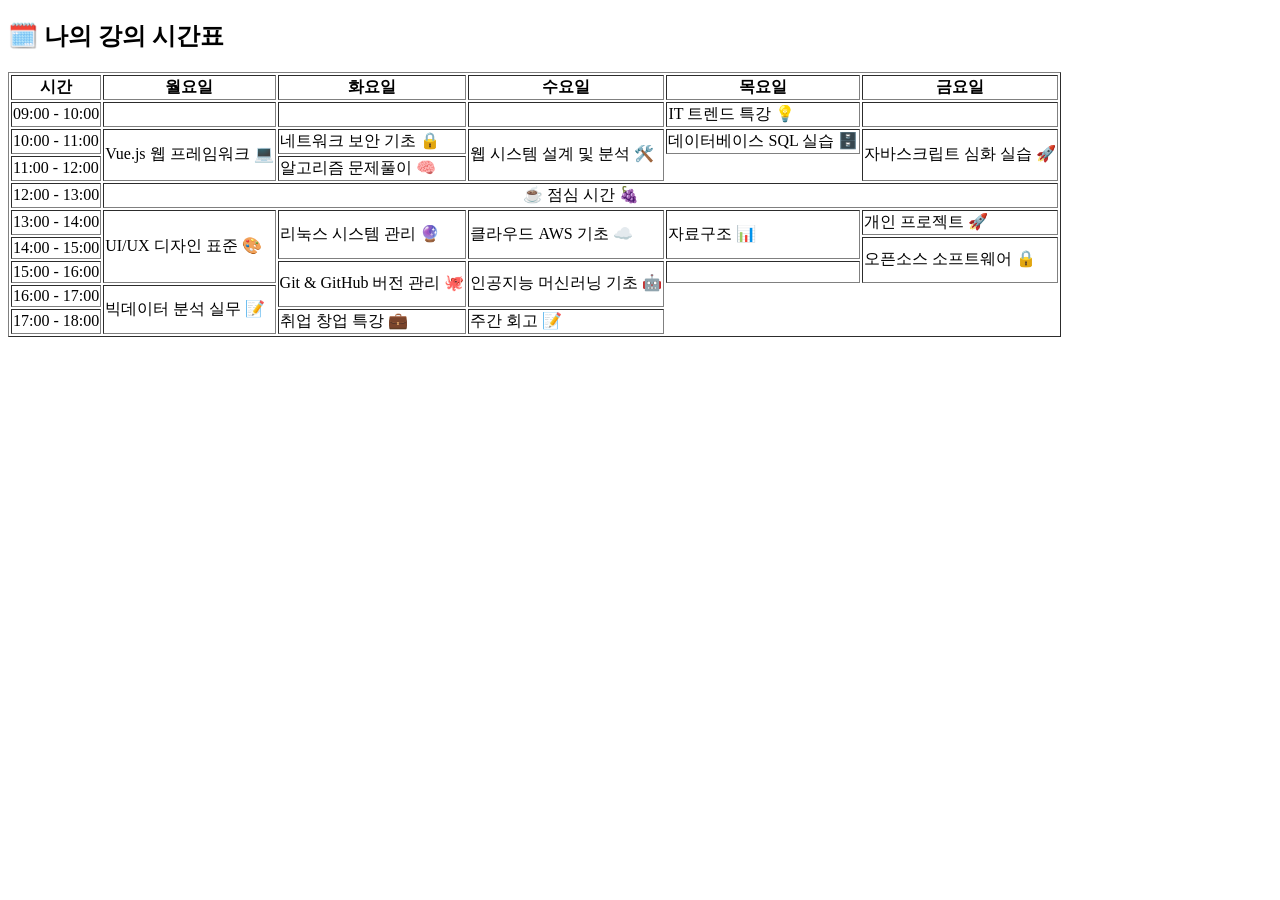
==== html/myClass.html @ 342082a9 "html 실습 완료" ====
<!DOCTYPE html>
<html lang="ko">

<head>
    <meta charset="UTF-8">
    <title>나의 강의 일정</title>
</head>

<body>
    <h2>🗓️ 나의 강의 시간표</h2>
    <table border="1px">
        <thead>
            <tr>
                <th>시간</th>
                <th>월요일</th>
                <th>화요일</th>
                <th>수요일</th>
                <th>목요일</th>
                <th>금요일</th>
            </tr>
        </thead>
        <tbody>
            <tr>
                <td>09:00 - 10:00</td>
                <td></td>
                <td></td>
                <td></td>
                <td>IT 트렌드 특강 💡</td>
                <td></td>
            </tr>

            <tr>
                <td>10:00 - 11:00</td>
                <td rowspan="2">Vue.js 웹 프레임워크 💻</td>
                <td>네트워크 보안 기초 🔒</td>
                <td rowspan="2">웹 시스템 설계 및 분석 🛠️</td>
                <td>데이터베이스 SQL 실습 🗄️</td>
                <td rowspan="2">자바스크립트 심화 실습 🚀</td>
            </tr>

            <tr>
                <td>11:00 - 12:00</td>
                <td>알고리즘 문제풀이 🧠</td>
            </tr>

            <tr>
                <td>12:00 - 13:00</td>
                <td colspan="5" align="center">☕ 점심 시간 🍇</td>
            </tr>

            <tr>
                <td>13:00 - 14:00</td>
                <td rowspan="3">UI/UX 디자인 표준 🎨</td>
                <td rowspan="2">리눅스 시스템 관리 🔮</td>
                <td rowspan="2">클라우드 AWS 기초 ☁️</td>
                <td rowspan="2">자료구조 📊</td>
                <td>개인 프로젝트 🚀</td>
            </tr>

            <tr>
                <td>14:00 - 15:00</td>
                <td rowspan="2">오픈소스 소프트웨어 🔒</td>
            </tr>

            <tr>
                <td>15:00 - 16:00</td>
                <td rowspan="2">Git & GitHub 버전 관리 🐙</td>
                <td rowspan="2">인공지능 머신러닝 기초 🤖</td>
                <td></td>
            </tr>

            <tr>
                <td>16:00 - 17:00</td>
                <td rowspan="2">빅데이터 분석 실무 📝</td>
            </tr>

            <tr>
                <td>17:00 - 18:00</td>
                <td>취업 창업 특강 💼</td>
                <td>주간 회고 📝</td>
            </tr>
        </tbody>
    </table>
</body>

</html>
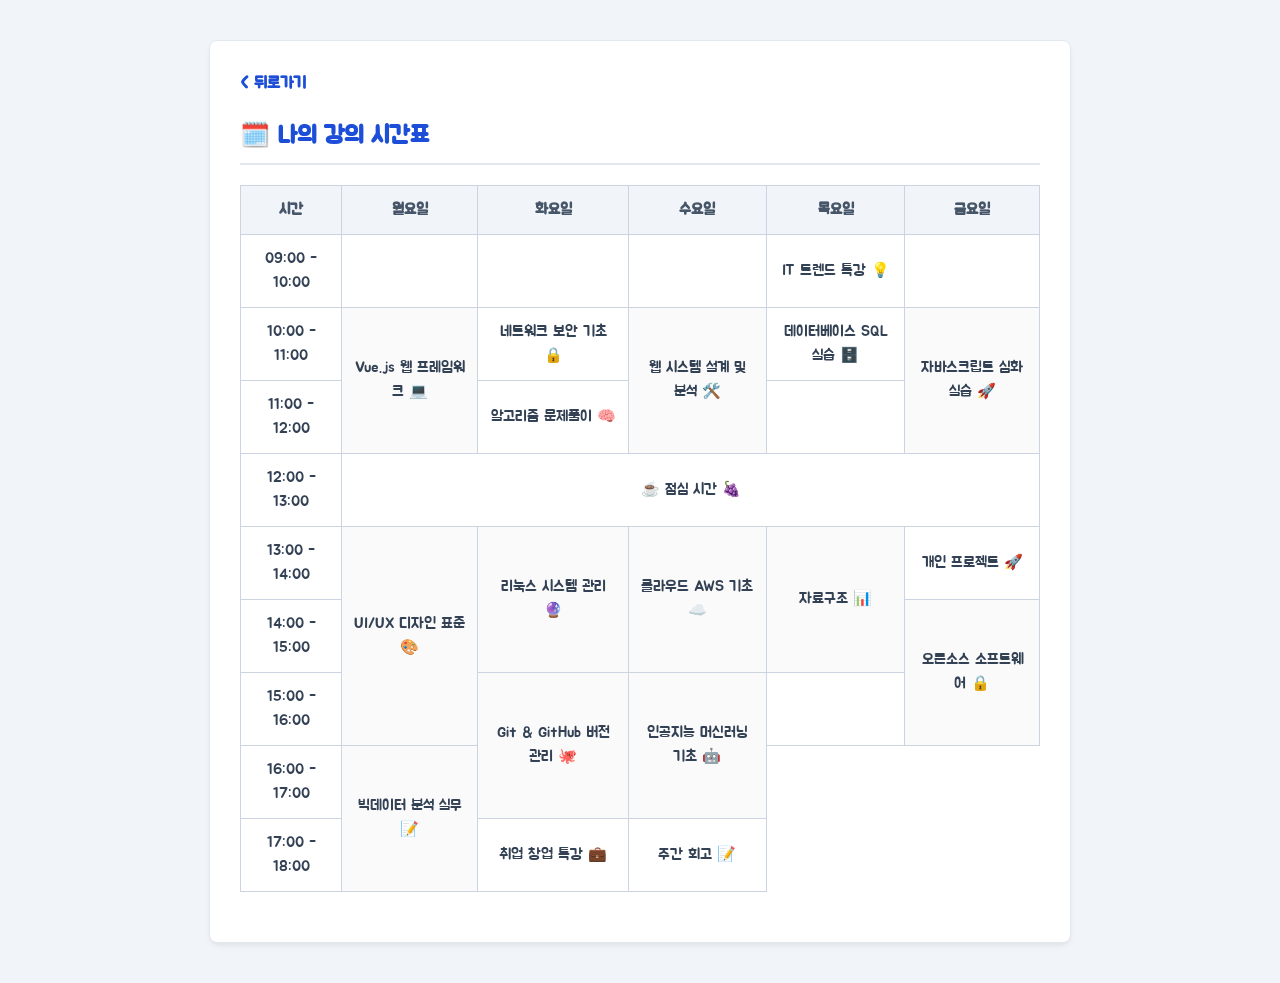
==== commit 00c5afc8: "css 실습 추가" ====
--- a/html/myClass.html
+++ b/html/myClass.html
@@ -4,83 +4,88 @@
 <head>
     <meta charset="UTF-8">
     <title>나의 강의 일정</title>
+    <link rel="stylesheet" href="../css/style.css">
 </head>
 
 <body>
-    <h2>🗓️ 나의 강의 시간표</h2>
-    <table border="1px">
-        <thead>
-            <tr>
-                <th>시간</th>
-                <th>월요일</th>
-                <th>화요일</th>
-                <th>수요일</th>
-                <th>목요일</th>
-                <th>금요일</th>
-            </tr>
-        </thead>
-        <tbody>
-            <tr>
-                <td>09:00 - 10:00</td>
-                <td></td>
-                <td></td>
-                <td></td>
-                <td>IT 트렌드 특강 💡</td>
-                <td></td>
-            </tr>
+    <div class="container">
+        <a href="index.html" class="backBtn">< 뒤로가기</a>
 
-            <tr>
-                <td>10:00 - 11:00</td>
-                <td rowspan="2">Vue.js 웹 프레임워크 💻</td>
-                <td>네트워크 보안 기초 🔒</td>
-                <td rowspan="2">웹 시스템 설계 및 분석 🛠️</td>
-                <td>데이터베이스 SQL 실습 🗄️</td>
-                <td rowspan="2">자바스크립트 심화 실습 🚀</td>
-            </tr>
+        <h2>🗓️ 나의 강의 시간표</h2>
+        <table>
+            <thead>
+                <tr>
+                    <th>시간</th>
+                    <th>월요일</th>
+                    <th>화요일</th>
+                    <th>수요일</th>
+                    <th>목요일</th>
+                    <th>금요일</th>
+                </tr>
+            </thead>
+            <tbody>
+                <tr>
+                    <td>09:00 - 10:00</td>
+                    <td></td>
+                    <td></td>
+                    <td></td>
+                    <td>IT 트렌드 특강 💡</td>
+                    <td></td>
+                </tr>
 
-            <tr>
-                <td>11:00 - 12:00</td>
-                <td>알고리즘 문제풀이 🧠</td>
-            </tr>
+                <tr>
+                    <td>10:00 - 11:00</td>
+                    <td rowspan="2">Vue.js 웹 프레임워크 💻</td>
+                    <td>네트워크 보안 기초 🔒</td>
+                    <td rowspan="2">웹 시스템 설계 및 분석 🛠️</td>
+                    <td>데이터베이스 SQL 실습 🗄️</td>
+                    <td rowspan="2">자바스크립트 심화 실습 🚀</td>
+                </tr>
 
-            <tr>
-                <td>12:00 - 13:00</td>
-                <td colspan="5" align="center">☕ 점심 시간 🍇</td>
-            </tr>
+                <tr>
+                    <td>11:00 - 12:00</td>
+                    <td>알고리즘 문제풀이 🧠</td>
+                </tr>
 
-            <tr>
-                <td>13:00 - 14:00</td>
-                <td rowspan="3">UI/UX 디자인 표준 🎨</td>
-                <td rowspan="2">리눅스 시스템 관리 🔮</td>
-                <td rowspan="2">클라우드 AWS 기초 ☁️</td>
-                <td rowspan="2">자료구조 📊</td>
-                <td>개인 프로젝트 🚀</td>
-            </tr>
+                <tr>
+                    <td>12:00 - 13:00</td>
+                    <td colspan="5" align="center">☕ 점심 시간 🍇</td>
+                </tr>
 
-            <tr>
-                <td>14:00 - 15:00</td>
-                <td rowspan="2">오픈소스 소프트웨어 🔒</td>
-            </tr>
+                <tr>
+                    <td>13:00 - 14:00</td>
+                    <td rowspan="3">UI/UX 디자인 표준 🎨</td>
+                    <td rowspan="2">리눅스 시스템 관리 🔮</td>
+                    <td rowspan="2">클라우드 AWS 기초 ☁️</td>
+                    <td rowspan="2">자료구조 📊</td>
+                    <td>개인 프로젝트 🚀</td>
+                </tr>
 
-            <tr>
-                <td>15:00 - 16:00</td>
-                <td rowspan="2">Git & GitHub 버전 관리 🐙</td>
-                <td rowspan="2">인공지능 머신러닝 기초 🤖</td>
-                <td></td>
-            </tr>
+                <tr>
+                    <td>14:00 - 15:00</td>
+                    <td rowspan="2">오픈소스 소프트웨어 🔒</td>
+                </tr>
 
-            <tr>
-                <td>16:00 - 17:00</td>
-                <td rowspan="2">빅데이터 분석 실무 📝</td>
-            </tr>
+                <tr>
+                    <td>15:00 - 16:00</td>
+                    <td rowspan="2">Git & GitHub 버전 관리 🐙</td>
+                    <td rowspan="2">인공지능 머신러닝 기초 🤖</td>
+                    <td></td>
+                </tr>
 
-            <tr>
-                <td>17:00 - 18:00</td>
-                <td>취업 창업 특강 💼</td>
-                <td>주간 회고 📝</td>
-            </tr>
-        </tbody>
-    </table>
+                <tr>
+                    <td>16:00 - 17:00</td>
+                    <td rowspan="2">빅데이터 분석 실무 📝</td>
+                </tr>
+
+                <tr>
+                    <td>17:00 - 18:00</td>
+                    <td>취업 창업 특강 💼</td>
+                    <td>주간 회고 📝</td>
+                </tr>
+            </tbody>
+        </table>
+    </div>
 </body>
 
 </html>
--- a/css/style.css
+++ b/css/style.css
@@ -0,0 +1,192 @@
+@import url('https://fonts.googleapis.com/css2?family=Jua&display=swap');
+
+/* 전체 테마 및 텍스트 Styling (미션 1) */
+body {
+    background-color: #f1f5f9;
+    font-family: 'Jua', sans-serif;
+    line-height: 1.6;
+    color: #334155;
+    margin: 0;
+    padding: 40px 20px;
+}
+
+/* 박스 모델의 이해 (미션 2 - container) */
+.container {
+    max-width: 800px;
+    margin: 0 auto;
+    padding: 30px;
+    background-color: #ffffff;
+    border: 1px solid #e2e8f0;
+    border-radius: 8px;
+    box-shadow: 0 4px 6px -1px rgba(0, 0, 0, 0.05), 0 2px 4px -1px rgba(0, 0, 0, 0.03);
+}
+
+/* 제목 강조 */
+h1,
+h2,
+h3 {
+    color: #1d4ed8;
+    border-bottom: 2px solid #e2e8f0;
+    padding-bottom: 8px;
+    margin-top: 20px;
+    margin-bottom: 15px;
+}
+
+/* 링크 스타일 */
+a {
+    color: #1d4ed8;
+    text-decoration: none;
+    font-weight: bold;
+}
+
+a:hover {
+    text-decoration: underline;
+}
+
+/* 여행지 리뷰 카드 (미션 2 - trip-card) */
+.trip-card {
+    background-color: #f8fafc;
+    border: 1px solid #e2e8f0;
+    border-radius: 8px;
+    padding: 20px;
+    margin-bottom: 20px;
+    text-align: center;
+    box-shadow: 0 2px 4px rgba(0, 0, 0, 0.02);
+}
+
+.trip-card img {
+    max-width: 100%;
+    height: auto;
+    border-radius: 6px;
+    margin-bottom: 10px;
+}
+
+/* 깔끔한 테이블 디자인 (미션 2 - myClass table) */
+table {
+    width: 100%;
+    border-collapse: collapse;
+    margin: 20px 0;
+    font-size: 15px;
+}
+
+th,
+td {
+    border: 1px solid #cbd5e1;
+    padding: 12px;
+    text-align: center;
+}
+
+th {
+    background-color: #f1f5f9;
+    color: #475569;
+    font-weight: bold;
+}
+
+td[rowspan] {
+    background-color: #fafafa;
+}
+
+/* 가독성 높은 회원가입 폼 (미션 3) */
+fieldset {
+    border: 1px solid #cbd5e1;
+    border-radius: 8px;
+    padding: 25px;
+    margin-bottom: 25px;
+    background-color: #ffffff;
+}
+
+legend {
+    font-weight: bold;
+    font-size: 16px;
+    color: #1d4ed8;
+    padding: 0 10px;
+}
+
+/* 입력창 키우고 이쁘게 다듬기 */
+input[type="text"],
+input[type="password"],
+input[type="date"],
+select,
+textarea {
+    width: 100%;
+    box-sizing: border-box;
+    padding: 12px;
+    border: 1px solid #cbd5e1;
+    border-radius: 6px;
+    font-size: 14px;
+    font-family: inherit;
+    margin-top: 5px;
+    margin-bottom: 15px;
+    outline: none;
+    transition: border-color 0.2s, box-shadow 0.2s;
+}
+
+input[type="text"]:focus,
+input[type="password"]:focus,
+input[type="date"]:focus,
+select:focus,
+textarea:focus {
+    border-color: #1d4ed8;
+    box-shadow: 0 0 0 3px rgba(29, 78, 216, 0.1);
+}
+
+/* 라디오 & 체크박스 */
+input[type="radio"],
+input[type="checkbox"] {
+    margin-right: 6px;
+    accent-color: #1d4ed8;
+}
+
+/* 카드 인라인으로 상속시키기 */
+.inline-group {
+    display: flex;
+    align-items: center;
+    gap: 10px;
+    margin-bottom: 15px;
+}
+
+.inline-group input,
+.inline-group select {
+    margin-bottom: 0;
+    margin-top: 0;
+}
+
+/* 버튼 꾸미기 */
+.btn-submit {
+    background-color: #0d9488;
+    color: #ffffff;
+    border: none;
+    padding: 14px 28px;
+    font-size: 16px;
+    font-weight: bold;
+    border-radius: 6px;
+    cursor: pointer;
+    transition: background-color 0.2s;
+    font-family: inherit;
+    margin-right: 10px;
+}
+
+.btn-submit:hover {
+    background-color: #0f766e;
+}
+
+.btn-reset {
+    background-color: #94a3b8;
+    color: #ffffff;
+    border: none;
+    padding: 14px 28px;
+    font-size: 16px;
+    font-weight: bold;
+    border-radius: 6px;
+    cursor: pointer;
+    transition: background-color 0.2s;
+    font-family: inherit;
+}
+
+.btn-reset:hover {
+    background-color: #64748b;
+}
+
+.backBtn {
+    color: #1d4ed8;
+}
